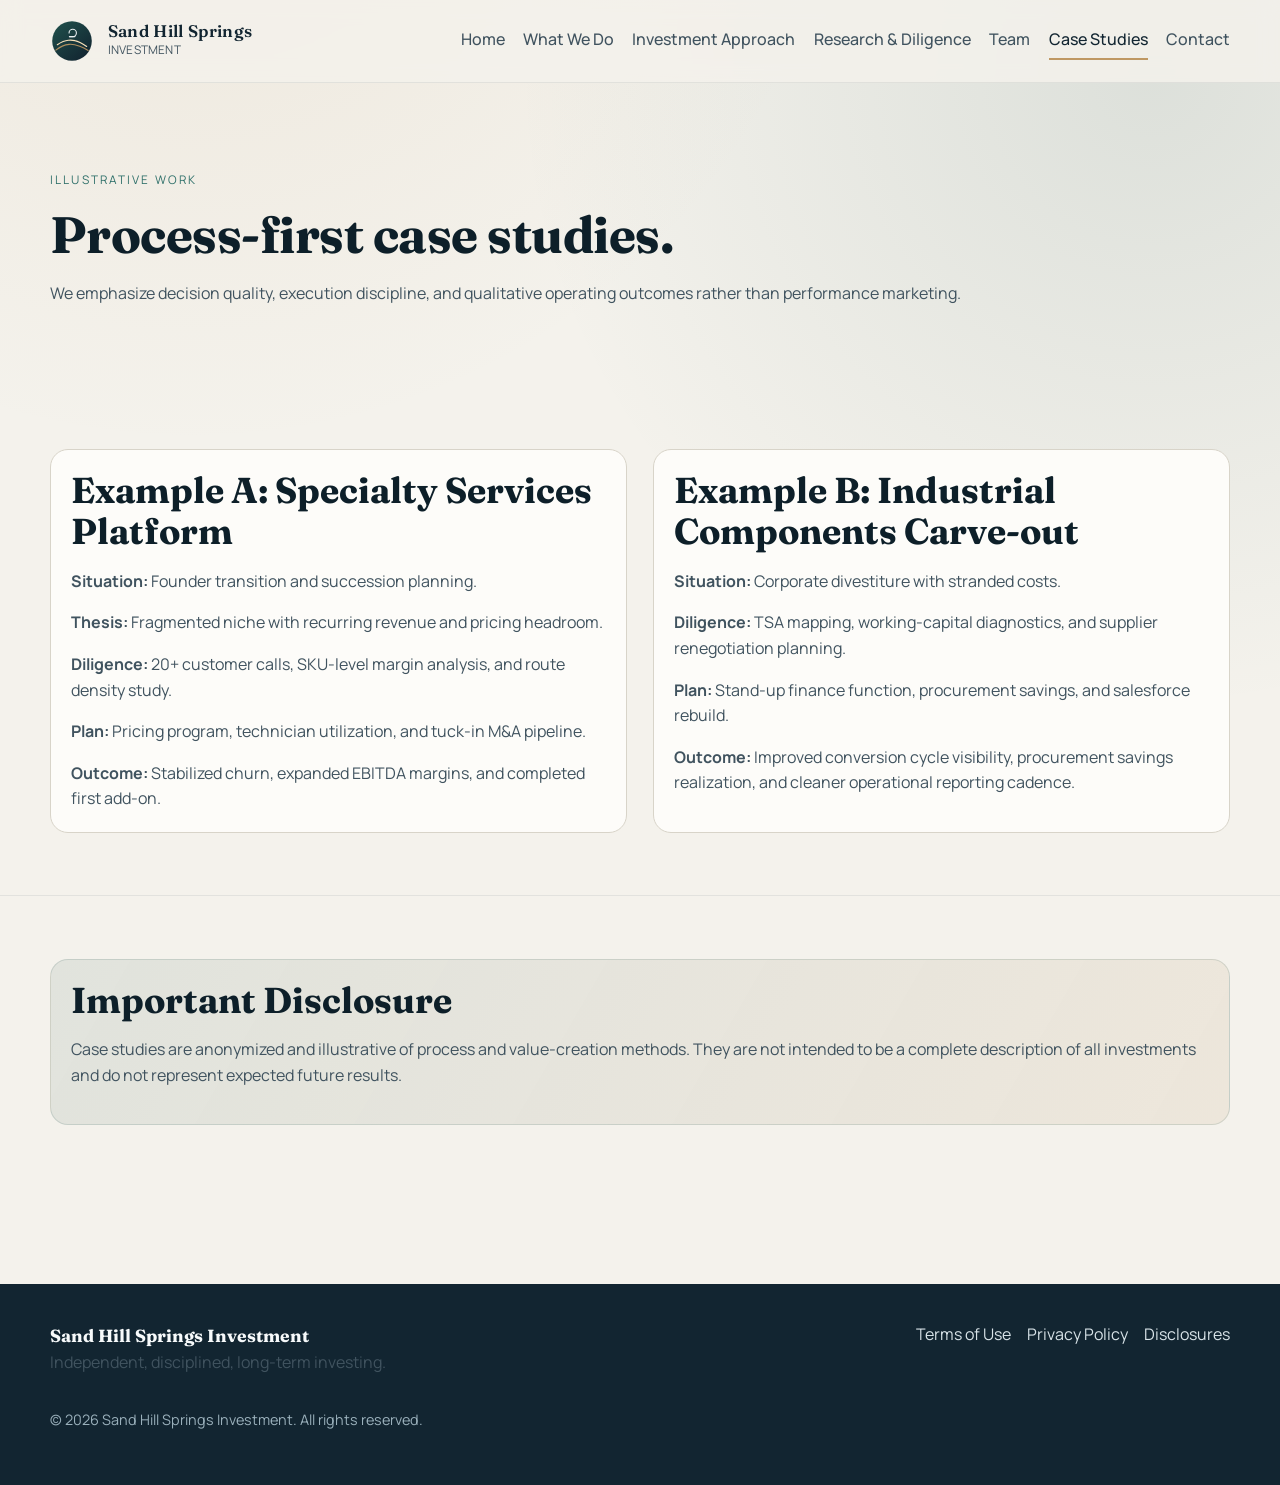
==== case-studies.html @ 7dba8a25 "Initial website design for Sand Hill Springs Investment" ====
<!DOCTYPE html>
<html lang="en">
  <head>
    <meta charset="UTF-8" />
    <meta name="viewport" content="width=device-width, initial-scale=1.0" />
    <meta name="description" content="Illustrative case studies from Sand Hill Springs Investment, focused on process and execution." />
    <title>Sand Hill Springs Investment | Case Studies</title>
    <link rel="icon" href="assets/img/logo-mark.svg" type="image/svg+xml" />
    <link rel="stylesheet" href="assets/css/styles.css" />
  </head>
  <body>
    <header class="site-header">
      <div class="container header-inner">
        <a class="brand" href="index.html" aria-label="Sand Hill Springs Investment Home">
          <img src="assets/img/logo-mark.svg" alt="Sand Hill Springs Investment logo" />
          <span>
            <strong>Sand Hill Springs</strong>
            <em>Investment</em>
          </span>
        </a>
        <button class="menu-toggle" aria-expanded="false" aria-controls="site-nav">Menu</button>
        <nav class="site-nav" id="site-nav">
          <a href="index.html">Home</a>
          <a href="what-we-do.html">What We Do</a>
          <a href="investment-approach.html">Investment Approach</a>
          <a href="research-diligence.html">Research &amp; Diligence</a>
          <a href="team.html">Team</a>
          <a class="active" href="case-studies.html">Case Studies</a>
          <a href="contact.html">Contact</a>
        </nav>
      </div>
    </header>

    <main>
      <section class="hero">
        <div class="container reveal">
          <span class="kicker">Illustrative Work</span>
          <h1>Process-first case studies.</h1>
          <p>
            We emphasize decision quality, execution discipline, and qualitative operating outcomes rather than performance marketing.
          </p>
        </div>
      </section>

      <section class="section">
        <div class="container two-col reveal">
          <article class="card">
            <h2>Example A: Specialty Services Platform</h2>
            <p><strong>Situation:</strong> Founder transition and succession planning.</p>
            <p><strong>Thesis:</strong> Fragmented niche with recurring revenue and pricing headroom.</p>
            <p><strong>Diligence:</strong> 20+ customer calls, SKU-level margin analysis, and route density study.</p>
            <p><strong>Plan:</strong> Pricing program, technician utilization, and tuck-in M&amp;A pipeline.</p>
            <p><strong>Outcome:</strong> Stabilized churn, expanded EBITDA margins, and completed first add-on.</p>
          </article>

          <article class="card">
            <h2>Example B: Industrial Components Carve-out</h2>
            <p><strong>Situation:</strong> Corporate divestiture with stranded costs.</p>
            <p><strong>Diligence:</strong> TSA mapping, working-capital diagnostics, and supplier renegotiation planning.</p>
            <p><strong>Plan:</strong> Stand-up finance function, procurement savings, and salesforce rebuild.</p>
            <p><strong>Outcome:</strong> Improved conversion cycle visibility, procurement savings realization, and cleaner operational reporting cadence.</p>
          </article>
        </div>
      </section>

      <section class="section">
        <div class="container reveal">
          <div class="band">
            <h2>Important Disclosure</h2>
            <p>
              Case studies are anonymized and illustrative of process and value-creation methods. They are not intended to be a complete description of all investments and do not represent expected future results.
            </p>
          </div>
        </div>
      </section>
    </main>

    <footer class="site-footer">
      <div class="container">
        <div class="footer-top">
          <div class="footer-brand">
            <strong>Sand Hill Springs Investment</strong>
            <p>Independent, disciplined, long-term investing.</p>
          </div>
          <div class="footer-links">
            <a href="terms.html">Terms of Use</a>
            <a href="privacy.html">Privacy Policy</a>
            <a href="disclosures.html">Disclosures</a>
          </div>
        </div>
        <p class="small">&copy; <span id="year"></span> Sand Hill Springs Investment. All rights reserved.</p>
      </div>
    </footer>

    <script src="assets/js/site.js"></script>
  </body>
</html>
---- assets/css/styles.css ----
@import url('https://fonts.googleapis.com/css2?family=Fraunces:opsz,wght@9..144,400;600;700&family=Manrope:wght@400;500;600;700&display=swap');

:root {
  --bg: #f4f2ec;
  --surface: #fdfcf9;
  --ink: #122531;
  --ink-soft: #40535f;
  --line: #d8d4c9;
  --brand: #1f4f4b;
  --brand-soft: #2f706a;
  --sand: #bf9863;
  --shadow: 0 18px 40px rgba(13, 27, 36, 0.12);
  --radius: 18px;
  --max: 1180px;
}

* {
  box-sizing: border-box;
}

html,
body {
  margin: 0;
  padding: 0;
}

body {
  font-family: 'Manrope', -apple-system, BlinkMacSystemFont, 'Segoe UI', sans-serif;
  color: var(--ink);
  background:
    radial-gradient(circle at 15% -15%, rgba(191, 152, 99, 0.13), transparent 33%),
    radial-gradient(circle at 90% 5%, rgba(31, 79, 75, 0.11), transparent 35%),
    var(--bg);
  line-height: 1.6;
}

a {
  color: inherit;
  text-decoration: none;
}

img {
  max-width: 100%;
  display: block;
}

.container {
  width: min(94%, var(--max));
  margin: 0 auto;
}

.site-header {
  position: sticky;
  top: 0;
  z-index: 20;
  background: rgba(244, 242, 236, 0.86);
  backdrop-filter: blur(10px);
  border-bottom: 1px solid rgba(18, 37, 49, 0.08);
}

.header-inner {
  min-height: 82px;
  display: flex;
  align-items: center;
  justify-content: space-between;
  gap: 1.5rem;
}

.brand {
  display: inline-flex;
  align-items: center;
  gap: 0.85rem;
}

.brand img {
  width: 44px;
  height: 44px;
}

.brand strong,
.brand em {
  display: block;
  letter-spacing: 0.02em;
}

.brand strong {
  font-family: 'Fraunces', Georgia, serif;
  font-size: 1.05rem;
  font-weight: 600;
  line-height: 1.1;
}

.brand em {
  font-style: normal;
  font-size: 0.74rem;
  color: var(--ink-soft);
  text-transform: uppercase;
}

.site-nav {
  display: flex;
  align-items: center;
  flex-wrap: wrap;
  gap: 1.15rem;
}

.site-nav a {
  padding: 0.35rem 0;
  color: var(--ink-soft);
  font-weight: 500;
  border-bottom: 2px solid transparent;
  transition: color 180ms ease, border-color 180ms ease;
}

.site-nav a:hover,
.site-nav a.active {
  color: var(--ink);
  border-color: var(--sand);
}

.menu-toggle {
  display: none;
  border: 1px solid rgba(18, 37, 49, 0.16);
  background: transparent;
  border-radius: 10px;
  padding: 0.4rem 0.55rem;
  color: var(--ink);
}

main {
  padding-bottom: 3.5rem;
}

.hero {
  padding: 5.2rem 0 4rem;
}

.hero-grid {
  display: grid;
  grid-template-columns: 1.15fr 0.85fr;
  gap: 2.2rem;
  align-items: stretch;
}

.kicker {
  display: inline-block;
  letter-spacing: 0.18em;
  text-transform: uppercase;
  font-size: 0.74rem;
  color: var(--brand-soft);
  margin-bottom: 1rem;
}

h1,
h2,
h3 {
  font-family: 'Fraunces', Georgia, serif;
  line-height: 1.15;
  margin: 0 0 1rem;
  color: #0d1f29;
}

h1 {
  font-size: clamp(2rem, 4vw, 3.35rem);
  letter-spacing: -0.01em;
}

h2 {
  font-size: clamp(1.55rem, 2.9vw, 2.25rem);
}

h3 {
  font-size: clamp(1.15rem, 2.2vw, 1.45rem);
}

p {
  margin: 0 0 1rem;
  color: var(--ink-soft);
}

.hero-copy p {
  max-width: 60ch;
}

.hero-card {
  background: linear-gradient(150deg, #163843, #0f2533);
  border-radius: var(--radius);
  box-shadow: var(--shadow);
  color: #f0f4f5;
  padding: clamp(1.2rem, 2.3vw, 1.8rem);
  position: relative;
  overflow: hidden;
}

.hero-card::before {
  content: '';
  position: absolute;
  width: 220px;
  height: 220px;
  border-radius: 50%;
  background: rgba(191, 152, 99, 0.16);
  right: -95px;
  top: -70px;
}

.hero-card ul {
  list-style: none;
  margin: 1rem 0 0;
  padding: 0;
  display: grid;
  gap: 0.85rem;
}

.hero-card li {
  padding: 0.85rem;
  border-radius: 12px;
  border: 1px solid rgba(240, 244, 245, 0.16);
  background: rgba(240, 244, 245, 0.08);
  font-size: 0.95rem;
}

.hero-card strong {
  color: #f9e1ba;
  display: block;
  font-family: 'Fraunces', Georgia, serif;
  margin-bottom: 0.2rem;
}

.button-row {
  display: flex;
  flex-wrap: wrap;
  gap: 0.75rem;
  margin-top: 1.25rem;
}

.button {
  border-radius: 999px;
  font-weight: 600;
  padding: 0.7rem 1.15rem;
  border: 1px solid transparent;
  transition: all 180ms ease;
}

.button-primary {
  background: var(--brand);
  color: #f4f4ef;
}

.button-primary:hover {
  background: #143c39;
}

.button-secondary {
  border-color: rgba(18, 37, 49, 0.2);
  color: var(--ink);
}

.button-secondary:hover {
  background: rgba(18, 37, 49, 0.05);
}

.section {
  padding: 3.9rem 0;
}

.section + .section {
  border-top: 1px solid rgba(18, 37, 49, 0.08);
}

.two-col {
  display: grid;
  grid-template-columns: repeat(2, minmax(0, 1fr));
  gap: 1.6rem;
}

.grid-3 {
  display: grid;
  grid-template-columns: repeat(3, minmax(0, 1fr));
  gap: 1rem;
}

.card {
  background: var(--surface);
  border: 1px solid var(--line);
  border-radius: var(--radius);
  padding: 1.25rem;
}

.card p:last-child {
  margin-bottom: 0;
}

.card h3 {
  margin-bottom: 0.6rem;
}

.list-clean {
  margin: 0;
  padding-left: 1.2rem;
  color: var(--ink-soft);
}

.list-clean li {
  margin-bottom: 0.5rem;
}

.band {
  background: linear-gradient(120deg, rgba(31, 79, 75, 0.09), rgba(191, 152, 99, 0.12));
  border: 1px solid rgba(31, 79, 75, 0.14);
  border-radius: var(--radius);
  padding: 1.25rem;
}

.stat-grid {
  margin-top: 1.2rem;
  display: grid;
  gap: 0.8rem;
  grid-template-columns: repeat(3, minmax(0, 1fr));
}

.stat {
  border-left: 3px solid var(--brand);
  padding-left: 0.7rem;
}

.stat strong {
  display: block;
  font-family: 'Fraunces', Georgia, serif;
  font-size: 1.35rem;
  line-height: 1.2;
}

.site-footer {
  background: #122531;
  color: #ced8dc;
  padding: 2.4rem 0;
  margin-top: 2.5rem;
}

.footer-top {
  display: flex;
  justify-content: space-between;
  gap: 1.2rem;
  flex-wrap: wrap;
}

.footer-brand strong {
  font-family: 'Fraunces', Georgia, serif;
  font-size: 1.1rem;
  color: #f7fafb;
}

.footer-links {
  display: flex;
  flex-wrap: wrap;
  gap: 1rem;
}

.footer-links a {
  color: #d8e3e8;
}

.footer-links a:hover {
  color: #f9e1ba;
}

.small {
  margin-top: 1rem;
  color: #9ab0bb;
  font-size: 0.9rem;
}

.reveal {
  transition: opacity 550ms ease, transform 550ms ease;
}

.js .reveal {
  opacity: 0;
  transform: translateY(12px);
}

.js .reveal.visible {
  opacity: 1;
  transform: translateY(0);
}

.contact-list {
  list-style: none;
  padding: 0;
  margin: 0;
  display: grid;
  gap: 0.7rem;
}

.contact-list span {
  color: var(--ink-soft);
}

.table-wrap {
  width: 100%;
  overflow-x: auto;
}

.criteria {
  width: 100%;
  border-collapse: collapse;
  min-width: 560px;
}

.criteria th,
.criteria td {
  border-bottom: 1px solid var(--line);
  padding: 0.8rem;
  text-align: left;
  vertical-align: top;
}

.criteria th {
  font-family: 'Fraunces', Georgia, serif;
  font-weight: 600;
  color: var(--ink);
  width: 180px;
}

@media (max-width: 980px) {
  .hero-grid,
  .two-col,
  .grid-3,
  .stat-grid {
    grid-template-columns: 1fr;
  }

  .hero {
    padding-top: 3.8rem;
  }
}

@media (max-width: 820px) {
  .menu-toggle {
    display: inline-flex;
    align-items: center;
  }

  .site-nav {
    position: absolute;
    left: 3%;
    right: 3%;
    top: 78px;
    background: var(--surface);
    border: 1px solid var(--line);
    border-radius: 12px;
    padding: 1rem;
    box-shadow: var(--shadow);
    display: none;
    flex-direction: column;
    align-items: flex-start;
  }

  .site-nav.open {
    display: flex;
  }
}
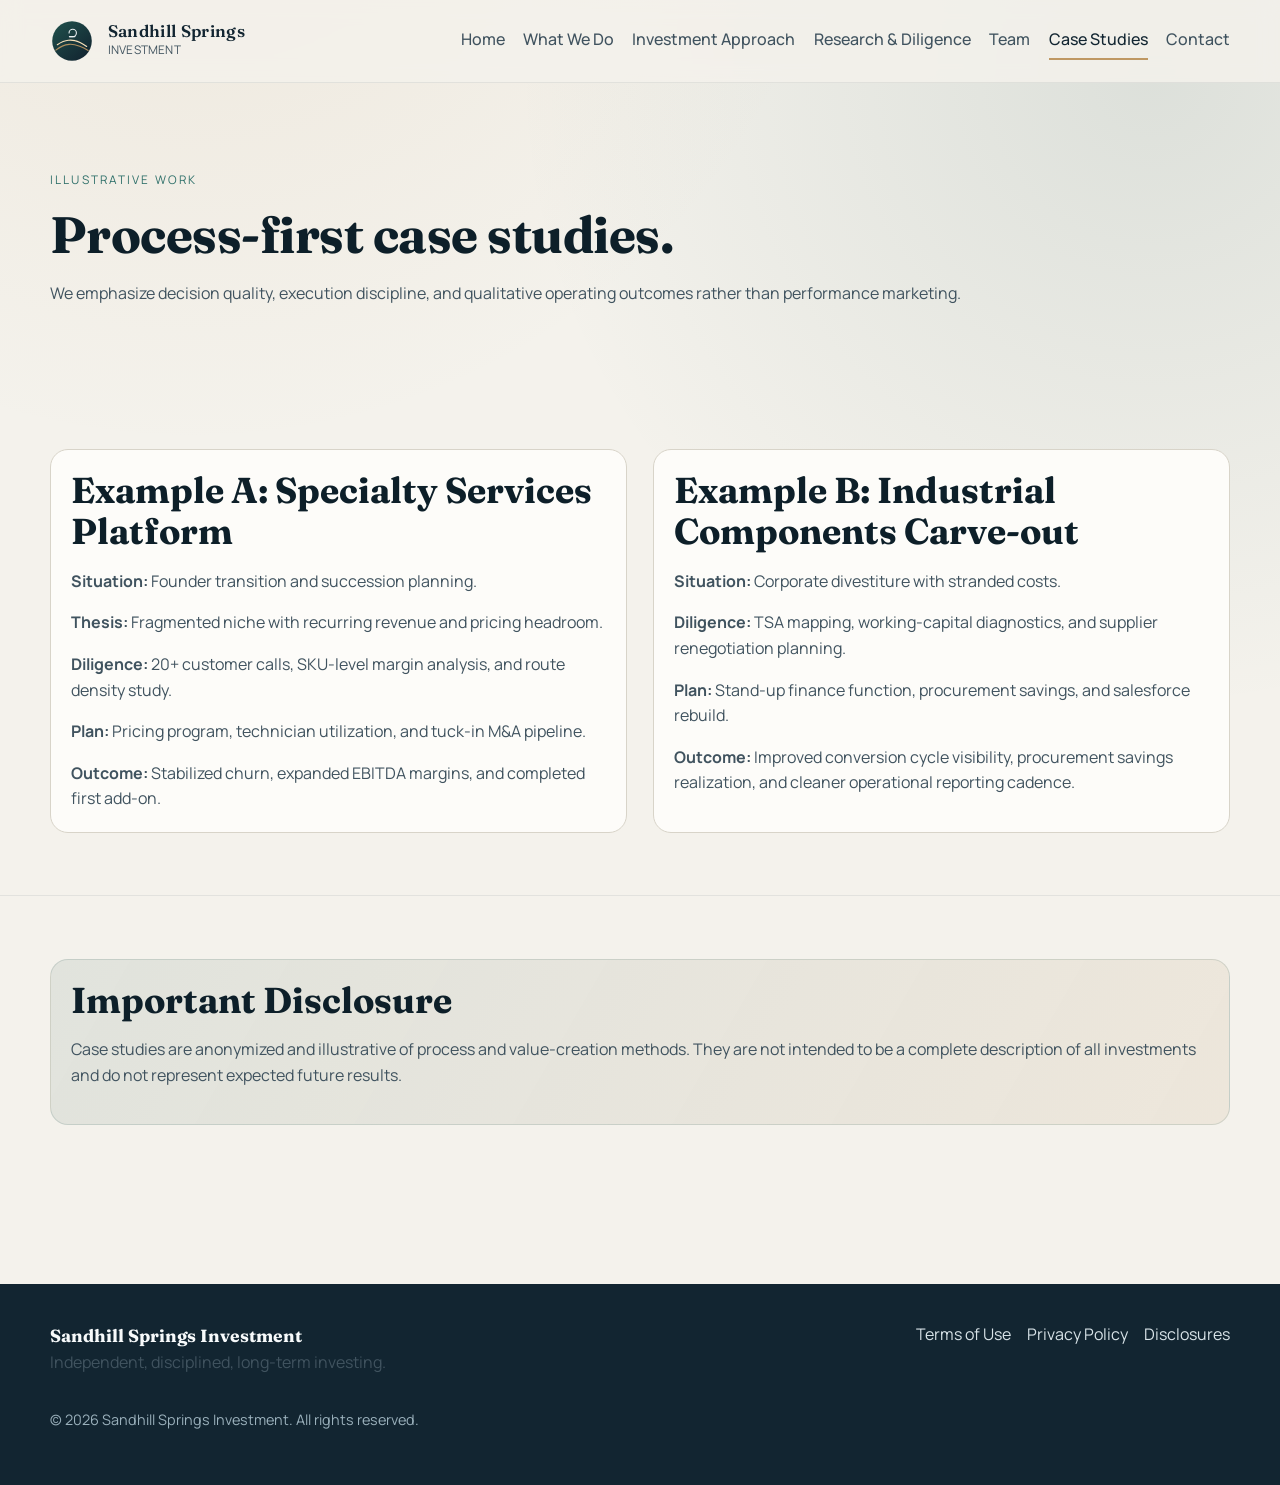
==== commit 65bb76c2: "Rename brand to Sandhill Springs Investment across site and logos" ====
--- a/case-studies.html
+++ b/case-studies.html
@@ -3,18 +3,18 @@
   <head>
     <meta charset="UTF-8" />
     <meta name="viewport" content="width=device-width, initial-scale=1.0" />
-    <meta name="description" content="Illustrative case studies from Sand Hill Springs Investment, focused on process and execution." />
-    <title>Sand Hill Springs Investment | Case Studies</title>
+    <meta name="description" content="Illustrative case studies from Sandhill Springs Investment, focused on process and execution." />
+    <title>Sandhill Springs Investment | Case Studies</title>
     <link rel="icon" href="assets/img/logo-mark.svg" type="image/svg+xml" />
     <link rel="stylesheet" href="assets/css/styles.css" />
   </head>
   <body>
     <header class="site-header">
       <div class="container header-inner">
-        <a class="brand" href="index.html" aria-label="Sand Hill Springs Investment Home">
-          <img src="assets/img/logo-mark.svg" alt="Sand Hill Springs Investment logo" />
+        <a class="brand" href="index.html" aria-label="Sandhill Springs Investment Home">
+          <img src="assets/img/logo-mark.svg" alt="Sandhill Springs Investment logo" />
           <span>
-            <strong>Sand Hill Springs</strong>
+            <strong>Sandhill Springs</strong>
             <em>Investment</em>
           </span>
         </a>
@@ -79,7 +79,7 @@
       <div class="container">
         <div class="footer-top">
           <div class="footer-brand">
-            <strong>Sand Hill Springs Investment</strong>
+            <strong>Sandhill Springs Investment</strong>
             <p>Independent, disciplined, long-term investing.</p>
           </div>
           <div class="footer-links">
@@ -88,7 +88,7 @@
             <a href="disclosures.html">Disclosures</a>
           </div>
         </div>
-        <p class="small">&copy; <span id="year"></span> Sand Hill Springs Investment. All rights reserved.</p>
+        <p class="small">&copy; <span id="year"></span> Sandhill Springs Investment. All rights reserved.</p>
       </div>
     </footer>
 
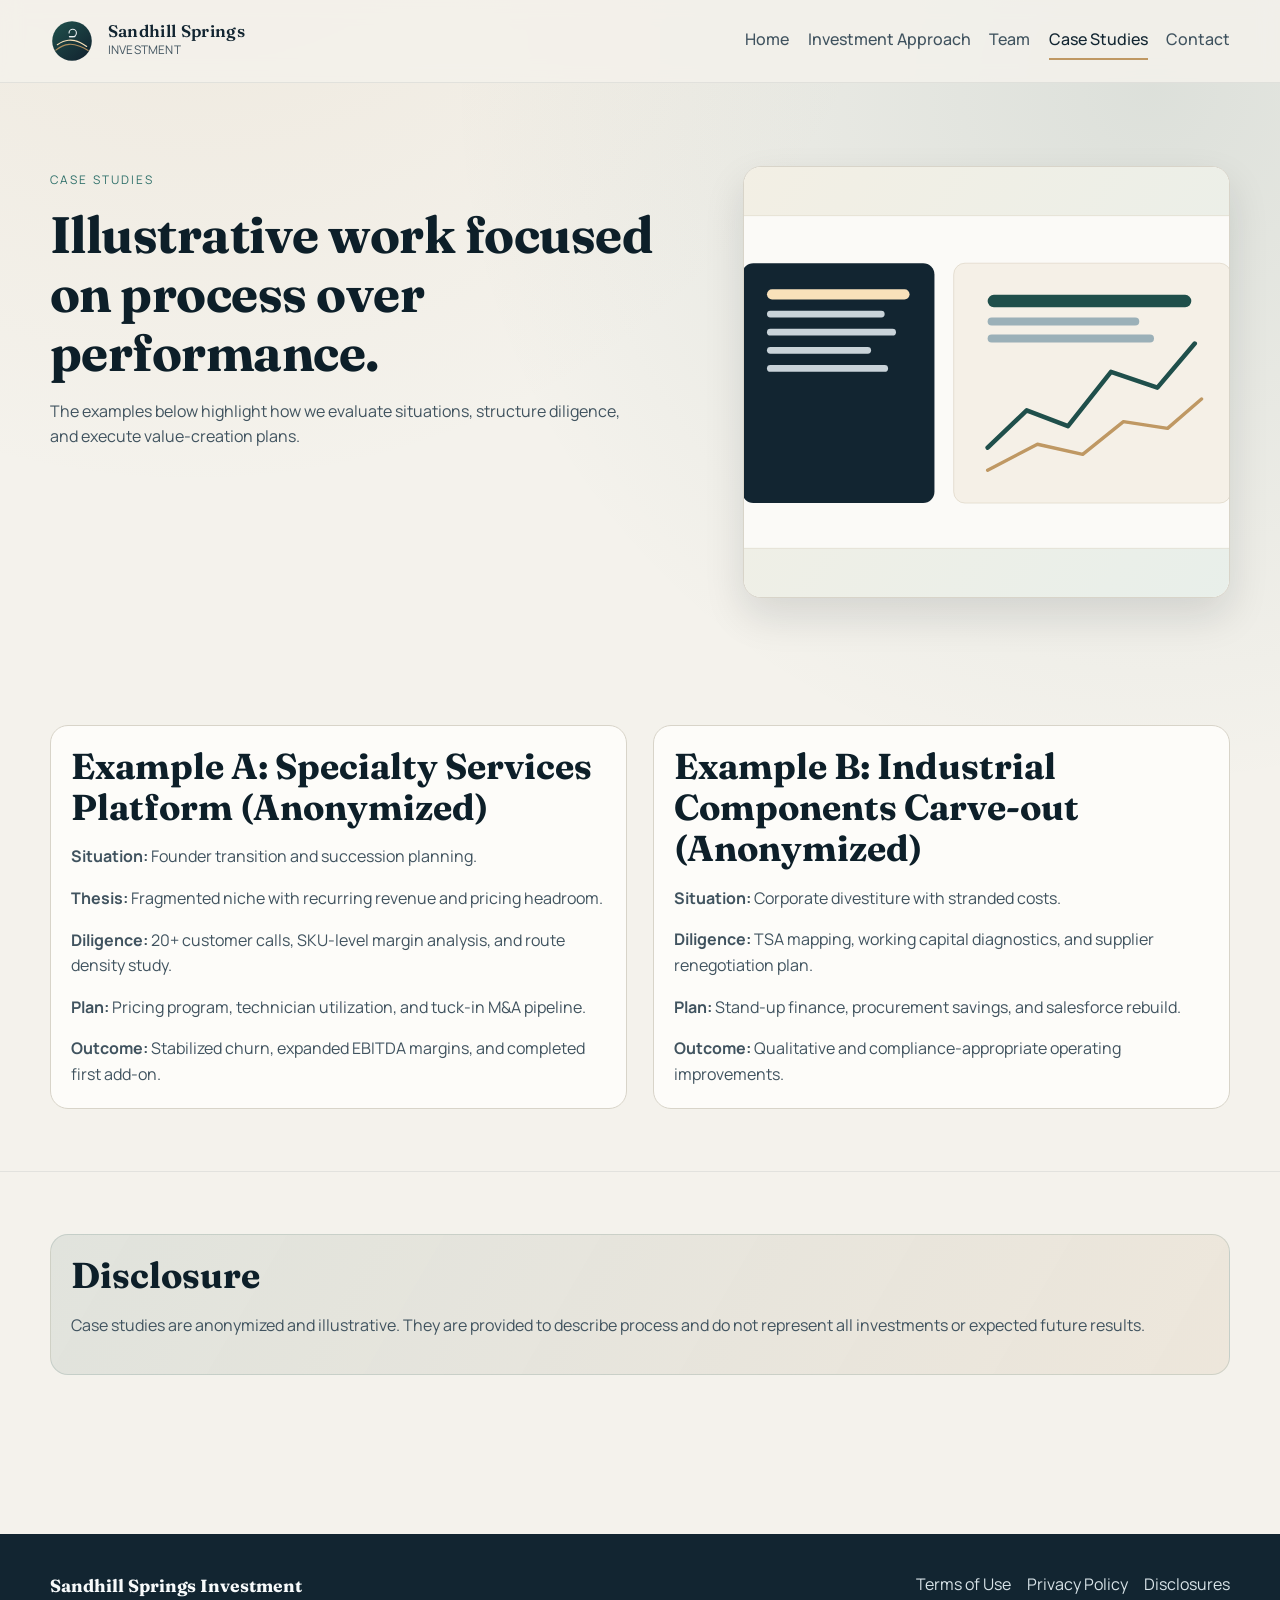
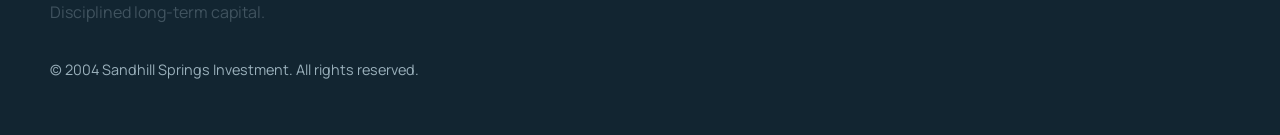
==== commit 981e9144: "Streamline site content and add corporate visual assets" ====
--- a/case-studies.html
+++ b/case-studies.html
@@ -3,7 +3,7 @@
   <head>
     <meta charset="UTF-8" />
     <meta name="viewport" content="width=device-width, initial-scale=1.0" />
-    <meta name="description" content="Illustrative case studies from Sandhill Springs Investment, focused on process and execution." />
+    <meta name="description" content="Illustrative case studies from Sandhill Springs Investment." />
     <title>Sandhill Springs Investment | Case Studies</title>
     <link rel="icon" href="assets/img/logo-mark.svg" type="image/svg+xml" />
     <link rel="stylesheet" href="assets/css/styles.css" />
@@ -11,8 +11,8 @@
   <body>
     <header class="site-header">
       <div class="container header-inner">
-        <a class="brand" href="index.html" aria-label="Sandhill Springs Investment Home">
-          <img src="assets/img/logo-mark.svg" alt="Sandhill Springs Investment logo" />
+        <a class="brand" href="index.html" aria-label="Sandhill Springs Home">
+          <img src="assets/img/logo-mark.svg" alt="Sandhill Springs logo" />
           <span>
             <strong>Sandhill Springs</strong>
             <em>Investment</em>
@@ -21,9 +21,7 @@
         <button class="menu-toggle" aria-expanded="false" aria-controls="site-nav">Menu</button>
         <nav class="site-nav" id="site-nav">
           <a href="index.html">Home</a>
-          <a href="what-we-do.html">What We Do</a>
           <a href="investment-approach.html">Investment Approach</a>
-          <a href="research-diligence.html">Research &amp; Diligence</a>
           <a href="team.html">Team</a>
           <a class="active" href="case-studies.html">Case Studies</a>
           <a href="contact.html">Contact</a>
@@ -33,19 +31,24 @@
 
     <main>
       <section class="hero">
-        <div class="container reveal">
-          <span class="kicker">Illustrative Work</span>
-          <h1>Process-first case studies.</h1>
-          <p>
-            We emphasize decision quality, execution discipline, and qualitative operating outcomes rather than performance marketing.
-          </p>
+        <div class="container hero-grid">
+          <div class="hero-copy reveal">
+            <span class="kicker">Case Studies</span>
+            <h1>Illustrative work focused on process over performance.</h1>
+            <p>
+              The examples below highlight how we evaluate situations, structure diligence, and execute value-creation plans.
+            </p>
+          </div>
+          <div class="media-frame hero-media reveal">
+            <img src="assets/img/corporate-cases.svg" alt="Case-study and portfolio analytics visual" />
+          </div>
         </div>
       </section>
 
       <section class="section">
         <div class="container two-col reveal">
           <article class="card">
-            <h2>Example A: Specialty Services Platform</h2>
+            <h2>Example A: Specialty Services Platform (Anonymized)</h2>
             <p><strong>Situation:</strong> Founder transition and succession planning.</p>
             <p><strong>Thesis:</strong> Fragmented niche with recurring revenue and pricing headroom.</p>
             <p><strong>Diligence:</strong> 20+ customer calls, SKU-level margin analysis, and route density study.</p>
@@ -54,11 +57,11 @@
           </article>
 
           <article class="card">
-            <h2>Example B: Industrial Components Carve-out</h2>
+            <h2>Example B: Industrial Components Carve-out (Anonymized)</h2>
             <p><strong>Situation:</strong> Corporate divestiture with stranded costs.</p>
-            <p><strong>Diligence:</strong> TSA mapping, working-capital diagnostics, and supplier renegotiation planning.</p>
-            <p><strong>Plan:</strong> Stand-up finance function, procurement savings, and salesforce rebuild.</p>
-            <p><strong>Outcome:</strong> Improved conversion cycle visibility, procurement savings realization, and cleaner operational reporting cadence.</p>
+            <p><strong>Diligence:</strong> TSA mapping, working capital diagnostics, and supplier renegotiation plan.</p>
+            <p><strong>Plan:</strong> Stand-up finance, procurement savings, and salesforce rebuild.</p>
+            <p><strong>Outcome:</strong> Qualitative and compliance-appropriate operating improvements.</p>
           </article>
         </div>
       </section>
@@ -66,9 +69,9 @@
       <section class="section">
         <div class="container reveal">
           <div class="band">
-            <h2>Important Disclosure</h2>
+            <h2>Disclosure</h2>
             <p>
-              Case studies are anonymized and illustrative of process and value-creation methods. They are not intended to be a complete description of all investments and do not represent expected future results.
+              Case studies are anonymized and illustrative. They are provided to describe process and do not represent all investments or expected future results.
             </p>
           </div>
         </div>
@@ -80,7 +83,7 @@
         <div class="footer-top">
           <div class="footer-brand">
             <strong>Sandhill Springs Investment</strong>
-            <p>Independent, disciplined, long-term investing.</p>
+            <p>Disciplined long-term capital.</p>
           </div>
           <div class="footer-links">
             <a href="terms.html">Terms of Use</a>
@@ -88,7 +91,7 @@
             <a href="disclosures.html">Disclosures</a>
           </div>
         </div>
-        <p class="small">&copy; <span id="year"></span> Sandhill Springs Investment. All rights reserved.</p>
+        <p class="small">&copy; 2004 Sandhill Springs Investment. All rights reserved.</p>
       </div>
     </footer>
 
--- a/assets/css/styles.css
+++ b/assets/css/styles.css
@@ -292,6 +292,33 @@
 
 .card h3 {
   margin-bottom: 0.6rem;
+}
+
+.media-frame {
+  background: var(--surface);
+  border: 1px solid var(--line);
+  border-radius: var(--radius);
+  overflow: hidden;
+  box-shadow: var(--shadow);
+}
+
+.media-frame img {
+  width: 100%;
+  height: 100%;
+  object-fit: cover;
+}
+
+.hero-media {
+  min-height: 430px;
+}
+
+.hero-media img {
+  min-height: 430px;
+}
+
+.inline-note {
+  color: var(--ink-soft);
+  font-size: 0.94rem;
 }
 
 .list-clean {
